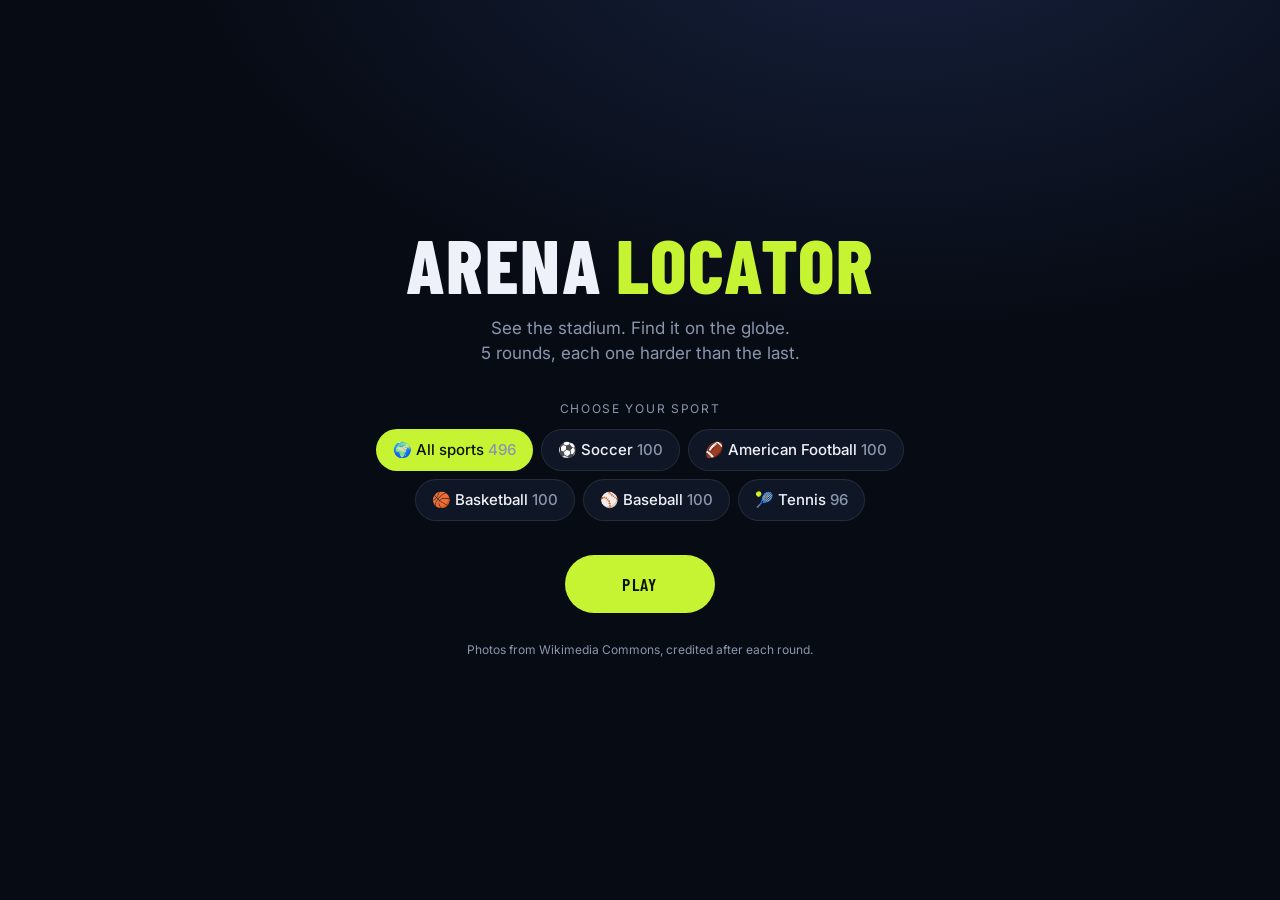
==== index.html @ 206429a3 "Arena Locator: stadium geography guessing game Static web game: see a stadium photo, guess its locat" ====
<!doctype html>
<html lang="en">
<head>
  <meta charset="utf-8">
  <meta name="viewport" content="width=device-width, initial-scale=1">
  <title>Arena Locator</title>
  <link rel="preconnect" href="https://fonts.googleapis.com">
  <link rel="preconnect" href="https://fonts.gstatic.com" crossorigin>
  <link href="https://fonts.googleapis.com/css2?family=Barlow+Condensed:wght@600;800&family=Inter:wght@400;500;600&display=swap" rel="stylesheet">
  <link rel="stylesheet" href="style.css">
</head>
<body>
  <!-- Start screen -->
  <section id="start" class="screen">
    <div class="start-card">
      <div class="logo">ARENA<span>LOCATOR</span></div>
      <p class="tagline">See the stadium. Find it on the globe.<br>5 rounds, each one harder than the last.</p>
      <div class="label">Choose your sport</div>
      <div id="sport-picker" class="chips"></div>
      <button id="play-btn" class="btn primary big">Play</button>
      <p class="fine">Photos from Wikimedia Commons, credited after each round.</p>
    </div>
  </section>

  <!-- Game screen -->
  <section id="game" class="screen" hidden>
    <header class="topbar">
      <div class="logo small">ARENA<span>LOCATOR</span></div>
      <div class="round-info">
        <div id="round-dots" class="dots"></div>
        <div id="round-label" class="round-label"></div>
      </div>
      <div class="score-box"><span class="muted">Score</span> <strong id="score">0</strong></div>
    </header>

    <main class="play">
      <div class="photo-panel" id="photo-panel">
        <div class="photo-backdrop" id="photo-backdrop"></div>
        <div class="viewer" id="viewer">
          <img id="photo" alt="Mystery stadium" draggable="false">
        </div>
        <div class="photo-loading" id="photo-loading">Loading photo…</div>
        <span id="sport-badge" class="badge"></span>
        <div class="zoom-controls">
          <button id="zoom-in" title="Zoom in (+)" aria-label="Zoom in">+</button>
          <button id="zoom-out" title="Zoom out (−)" aria-label="Zoom out">−</button>
          <button id="zoom-reset" title="Fit photo (0)" aria-label="Fit photo">⟲</button>
          <button id="fullscreen" title="Full screen (F)" aria-label="Full screen">⤢</button>
        </div>
        <div class="zoom-status" id="zoom-status" hidden></div>
        <div class="zoom-tip" id="zoom-tip">Scroll or pinch to zoom · drag to pan · double-click to zoom in</div>
      </div>

      <div class="globe-panel" id="globe-panel">
        <div class="globe-stage">
          <div id="globe"></div>
          <div class="globe-hint" id="globe-hint">Click the globe to drop your pin</div>
          <button id="guess-btn" class="btn primary guess" disabled>Place a pin</button>
        </div>

        <!-- Round result: sits below the globe so it never covers the pins -->
        <div id="result" class="result" hidden>
          <div class="result-top">
            <div class="result-points"><span id="res-points">0</span><small>pts</small></div>
            <div class="result-dist" id="res-dist"></div>
          </div>
          <div class="bar"><div id="res-bar"></div></div>
          <h2 id="res-name"></h2>
          <div class="result-meta" id="res-meta"></div>
          <div class="result-foot">
            <div class="credit" id="res-credit"></div>
            <button id="next-btn" class="btn primary">Next round</button>
          </div>
        </div>
      </div>
    </main>
  </section>

  <!-- Final screen -->
  <section id="final" class="screen" hidden>
    <div class="final-card">
      <div class="logo small">ARENA<span>LOCATOR</span></div>
      <div class="final-score"><span id="final-score">0</span><small>/ 100</small></div>
      <div class="final-verdict" id="final-verdict"></div>
      <ol id="final-list" class="final-list"></ol>
      <div class="final-actions">
        <button id="again-btn" class="btn primary">Play again</button>
        <button id="menu-btn" class="btn">Change sport</button>
      </div>
    </div>
  </section>

  <script src="assets/globe.gl.min.js"></script>
  <script src="data/stadiums.js"></script>
  <script src="game.js"></script>
</body>
</html>
---- style.css ----
:root {
  --bg: #070b14;
  --panel: #0f1626;
  --panel-2: #172036;
  --line: rgba(255, 255, 255, 0.09);
  --text: #eef2f8;
  --muted: #8a96ad;
  --accent: #c6f432;      /* floodlight lime */
  --accent-ink: #0b1200;
  --guess: #ff5d73;
  --answer: #c6f432;
  --radius: 14px;
  --display: "Barlow Condensed", "Arial Narrow", system-ui, sans-serif;
  --body: "Inter", system-ui, -apple-system, sans-serif;
}

* { box-sizing: border-box; }
html, body { height: 100%; }
body {
  margin: 0;
  background: radial-gradient(1200px 700px at 70% -10%, #16213d 0%, var(--bg) 60%) fixed;
  color: var(--text);
  font: 15px/1.45 var(--body);
  -webkit-font-smoothing: antialiased;
}
[hidden] { display: none !important; }
button { font: inherit; }

/* ---------- shared ---------- */
.logo {
  font-family: var(--display);
  font-weight: 800;
  font-size: clamp(44px, 9vw, 76px);
  letter-spacing: 0.02em;
  line-height: 0.9;
}
.logo span { color: var(--accent); margin-left: 0.18em; }
.logo.small { font-size: 26px; }
.muted { color: var(--muted); }

.btn {
  border: 1px solid var(--line);
  background: var(--panel-2);
  color: var(--text);
  padding: 11px 22px;
  border-radius: 999px;
  font-weight: 600;
  cursor: pointer;
  transition: transform 0.12s, background 0.2s, opacity 0.2s;
}
.btn:hover:not(:disabled) { transform: translateY(-1px); background: #1f2a45; }
.btn.primary { background: var(--accent); color: var(--accent-ink); border-color: transparent; }
.btn.primary:hover:not(:disabled) { background: #d4ff4a; }
.btn:disabled { opacity: 0.45; cursor: not-allowed; }
.btn.big { padding: 15px 56px; font-size: 18px; font-family: var(--display); letter-spacing: 0.08em; text-transform: uppercase; }

/* ---------- start ---------- */
.screen { min-height: 100%; }
#start, #final { display: grid; place-items: center; padding: 32px 18px; }
.start-card, .final-card { width: min(640px, 100%); text-align: center; }
.tagline { color: var(--muted); font-size: 17px; margin: 18px 0 34px; }
.label { font-size: 12px; text-transform: uppercase; letter-spacing: 0.14em; color: var(--muted); margin-bottom: 12px; }
.chips { display: flex; flex-wrap: wrap; gap: 8px; justify-content: center; margin-bottom: 34px; }
.chip {
  border: 1px solid var(--line);
  background: var(--panel);
  color: var(--text);
  padding: 9px 16px;
  border-radius: 999px;
  cursor: pointer;
  font-weight: 500;
}
.chip.on { background: var(--accent); color: var(--accent-ink); border-color: transparent; }
.fine { color: var(--muted); font-size: 12px; margin-top: 28px; }

/* ---------- game ---------- */
#game { display: flex; flex-direction: column; height: 100vh; height: 100dvh; }
.topbar {
  display: grid;
  grid-template-columns: 1fr auto 1fr;
  align-items: center;
  padding: 12px 20px;
  border-bottom: 1px solid var(--line);
  background: rgba(7, 11, 20, 0.7);
  backdrop-filter: blur(8px);
}
.round-info { text-align: center; }
.dots { display: flex; gap: 6px; justify-content: center; }
.dot { width: 26px; height: 5px; border-radius: 3px; background: var(--panel-2); }
.dot.done { background: var(--accent); opacity: 0.55; }
.dot.now { background: var(--accent); }
.round-label { font-size: 12px; color: var(--muted); margin-top: 5px; letter-spacing: 0.04em; }
.score-box { justify-self: end; font-size: 14px; }
.score-box strong { font-family: var(--display); font-size: 24px; margin-left: 4px; }

.play {
  flex: 1;
  min-height: 0;
  display: grid;
  grid-template-columns: minmax(0, 1.15fr) minmax(0, 1fr);
  gap: 16px;
  padding: 16px;
}
.photo-panel, .globe-panel {
  position: relative;
  border-radius: var(--radius);
  overflow: hidden;
  background: var(--panel);
  border: 1px solid var(--line);
  min-height: 0;
}

/* ---------- photo viewer ---------- */
.photo-panel { background: #000; }
.photo-backdrop {
  position: absolute; inset: -40px;
  background: center / cover no-repeat;
  filter: blur(28px) brightness(0.45);
}
.viewer {
  position: absolute; inset: 0;
  overflow: hidden;
  touch-action: none;
  cursor: zoom-in;
  user-select: none;
}
.viewer.zoomed { cursor: grab; }
.viewer.dragging { cursor: grabbing; }
.viewer img {
  position: absolute; left: 0; top: 0;
  max-width: none;
  transition: opacity 0.3s;
  -webkit-user-drag: none;
}
.photo-loading { position: absolute; inset: 0; display: grid; place-items: center; color: var(--muted); pointer-events: none; }
.badge {
  position: absolute; top: 14px; left: 14px;
  background: rgba(7, 11, 20, 0.78);
  border: 1px solid var(--line);
  padding: 5px 12px;
  border-radius: 999px;
  font-size: 13px;
  font-weight: 600;
  pointer-events: none;
}
.zoom-controls {
  position: absolute; top: 12px; right: 12px;
  display: flex; flex-direction: column; gap: 6px;
}
.zoom-controls button {
  width: 36px; height: 36px; border-radius: 10px;
  background: rgba(7, 11, 20, 0.78); color: var(--text);
  border: 1px solid var(--line);
  font-size: 18px; line-height: 1; cursor: pointer;
  display: grid; place-items: center;
}
.zoom-controls button:hover { background: rgba(31, 42, 69, 0.95); }
.zoom-status {
  position: absolute; bottom: 12px; right: 12px;
  background: rgba(7, 11, 20, 0.78); border: 1px solid var(--line);
  padding: 4px 10px; border-radius: 999px; font-size: 12px; color: var(--muted);
  pointer-events: none;
}
.zoom-tip {
  position: absolute; bottom: 12px; left: 50%; transform: translateX(-50%);
  background: rgba(7, 11, 20, 0.78); padding: 5px 12px; border-radius: 999px;
  font-size: 12px; color: var(--muted); white-space: nowrap; pointer-events: none;
  transition: opacity 0.4s;
}
.photo-panel.fs {
  position: fixed; inset: 0; z-index: 30;
  border-radius: 0; border: 0;
}

/* ---------- globe ---------- */
.globe-panel { display: flex; flex-direction: column; }
.globe-stage { position: relative; flex: 1; min-height: 0; }
#globe { position: absolute; inset: 0; cursor: crosshair; }
.pin { pointer-events: none; transform: translate(-50%, -100%); filter: drop-shadow(0 2px 4px rgba(0, 0, 0, 0.6)); }
.pin svg { display: block; }
.pin-guess path { fill: var(--guess); }
.pin-answer path { fill: var(--answer); }
.pin-answer { animation: drop 0.4s ease-out; }
@keyframes drop { from { transform: translate(-50%, -160%); opacity: 0; } }
.arc-label {
  pointer-events: none;
  transform: translate(-50%, -50%);
  background: rgba(7, 11, 20, 0.85);
  border: 1px solid var(--line);
  color: var(--text);
  font: 600 13px/1 var(--body);
  padding: 5px 9px;
  border-radius: 999px;
  white-space: nowrap;
}

.globe-hint {
  position: absolute; top: 14px; left: 50%; transform: translateX(-50%);
  background: rgba(7, 11, 20, 0.78);
  padding: 6px 14px; border-radius: 999px; font-size: 13px; color: var(--muted);
  pointer-events: none; white-space: nowrap;
}
.guess { position: absolute; bottom: 18px; left: 50%; transform: translateX(-50%); padding: 13px 40px; font-size: 16px; }
.guess:hover:not(:disabled) { transform: translateX(-50%) translateY(-1px); }

/* ---------- result (below the globe) ---------- */
.result {
  flex: none;
  border-top: 1px solid var(--line);
  background: var(--panel);
  padding: 14px 18px 16px;
  animation: rise 0.35s ease-out;
}
@keyframes rise { from { transform: translateY(20px); opacity: 0; } }
.result-top { display: flex; align-items: baseline; justify-content: space-between; gap: 12px; }
.result-points { font-family: var(--display); font-weight: 800; font-size: 42px; line-height: 1; color: var(--accent); }
.result-points small { font-size: 16px; margin-left: 4px; color: var(--muted); }
.result-dist { color: var(--text); font-size: 14px; text-align: right; }
.bar { height: 6px; background: var(--panel-2); border-radius: 3px; margin: 10px 0 10px; overflow: hidden; }
.bar div { height: 100%; width: 0; background: var(--accent); transition: width 0.8s ease-out; }
.result h2 { font-family: var(--display); font-size: 28px; margin: 0; letter-spacing: 0.01em; line-height: 1.1; }
.result-meta { color: var(--muted); margin: 2px 0 10px; }
.result-foot { display: flex; align-items: flex-end; justify-content: space-between; gap: 14px; }
.credit { font-size: 11px; color: var(--muted); min-width: 0; overflow-wrap: anywhere; }
.credit a { color: var(--muted); }
.result-foot .btn { flex: none; }

/* ---------- final ---------- */
.final-score { font-family: var(--display); font-weight: 800; font-size: clamp(64px, 14vw, 104px); line-height: 1; margin-top: 18px; color: var(--accent); }
.final-score small { font-size: 26px; color: var(--muted); margin-left: 8px; }
.final-verdict { color: var(--muted); font-size: 17px; margin: 6px 0 24px; }
.final-list { list-style: none; padding: 0; margin: 0 0 26px; text-align: left; display: grid; gap: 8px; }
.final-list li {
  display: grid; grid-template-columns: 72px 1fr auto; gap: 14px; align-items: center;
  background: var(--panel); border: 1px solid var(--line); border-radius: 12px; padding: 8px;
}
.final-list img { width: 72px; height: 50px; object-fit: cover; border-radius: 8px; display: block; }
.final-list .fl-name { font-weight: 600; }
.final-list .fl-sub { font-size: 12px; color: var(--muted); }
.final-list .fl-pts { font-family: var(--display); font-size: 24px; font-weight: 800; padding-right: 8px; }
.final-actions { display: flex; gap: 10px; justify-content: center; }

/* ---------- mobile ---------- */
@media (max-width: 820px) {
  .play { grid-template-columns: 1fr; grid-template-rows: minmax(0, 0.85fr) minmax(0, 1.15fr); gap: 10px; padding: 10px; }
  .topbar { grid-template-columns: auto 1fr auto; padding: 10px 12px; }
  .logo.small { font-size: 20px; }
  .dot { width: 16px; }
  .zoom-tip { display: none; }
  .result { padding: 10px 14px 12px; }
  .result-points { font-size: 32px; }
  .result h2 { font-size: 22px; }
  .result-meta { margin-bottom: 6px; font-size: 13px; }
  .credit { display: none; }
}
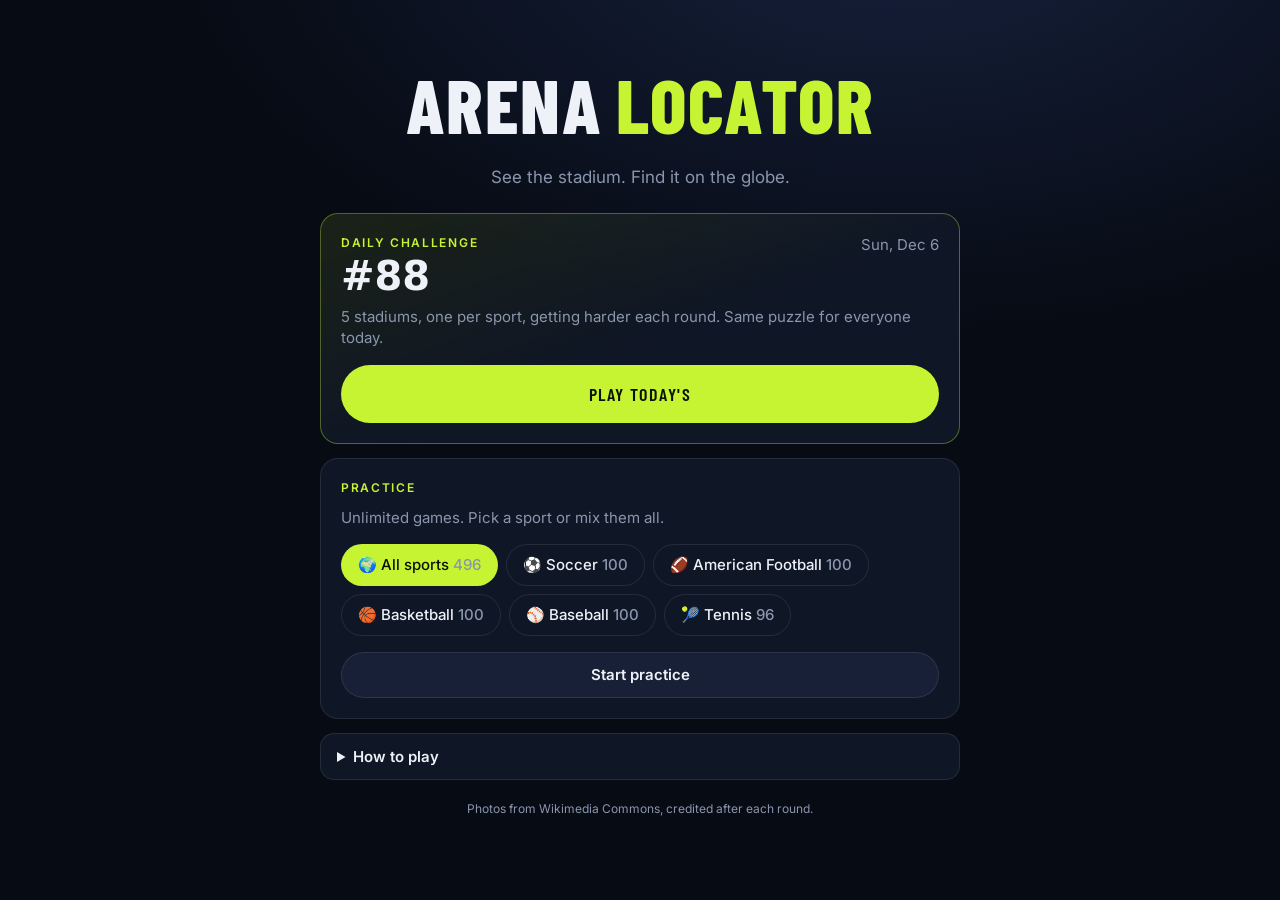
==== commit 1e7fb0ba: "Add Daily Challenge with shareable scores, menu, and practice mode - Daily puzzle: same 5 stadiums f" ====
--- a/index.html
+++ b/index.html
@@ -4,20 +4,56 @@
   <meta charset="utf-8">
   <meta name="viewport" content="width=device-width, initial-scale=1">
   <title>Arena Locator</title>
+  <meta name="description" content="See the stadium, find it on the globe. A daily sports-venue geography game.">
+  <meta property="og:title" content="Arena Locator">
+  <meta property="og:description" content="See the stadium, find it on the globe. A new daily challenge every day.">
+  <meta property="og:url" content="https://arenalocator.lol">
+  <meta property="og:type" content="website">
+  <link rel="icon" href="data:image/svg+xml,<svg xmlns='http://www.w3.org/2000/svg' viewBox='0 0 100 100'><text y='.9em' font-size='90'>🏟️</text></svg>">
   <link rel="preconnect" href="https://fonts.googleapis.com">
   <link rel="preconnect" href="https://fonts.gstatic.com" crossorigin>
   <link href="https://fonts.googleapis.com/css2?family=Barlow+Condensed:wght@600;800&family=Inter:wght@400;500;600&display=swap" rel="stylesheet">
   <link rel="stylesheet" href="style.css">
 </head>
 <body>
-  <!-- Start screen -->
-  <section id="start" class="screen">
-    <div class="start-card">
+  <!-- Menu -->
+  <section id="menu" class="screen">
+    <div class="start-card menu-wrap">
       <div class="logo">ARENA<span>LOCATOR</span></div>
-      <p class="tagline">See the stadium. Find it on the globe.<br>5 rounds, each one harder than the last.</p>
-      <div class="label">Choose your sport</div>
-      <div id="sport-picker" class="chips"></div>
-      <button id="play-btn" class="btn primary big">Play</button>
+      <p class="tagline">See the stadium. Find it on the globe.</p>
+
+      <div class="card daily-card">
+        <div class="card-head">
+          <div>
+            <div class="eyebrow">Daily Challenge</div>
+            <h2 id="daily-title">#1</h2>
+          </div>
+          <div id="daily-date" class="muted"></div>
+        </div>
+        <p id="daily-desc" class="card-desc"></p>
+        <button id="daily-btn" class="btn primary big wide">Play today's</button>
+      </div>
+
+      <div id="stats" class="stats" hidden></div>
+
+      <div class="card">
+        <div class="eyebrow">Practice</div>
+        <p class="card-desc">Unlimited games. Pick a sport or mix them all.</p>
+        <div id="sport-picker" class="chips"></div>
+        <button id="practice-btn" class="btn wide">Start practice</button>
+      </div>
+
+      <details class="howto">
+        <summary>How to play</summary>
+        <ol>
+          <li>Study the stadium photo. Pinch or scroll to zoom in on signs, flags and skylines.</li>
+          <li>Tap the globe to drop your pin where you think it is, then hit <b>Guess</b>.</li>
+          <li>Closer guesses score more, up to 20 points a round and 100 per game.</li>
+          <li>Rounds get harder as you go, from famous grounds to hidden gems.</li>
+          <li>Everyone gets the same Daily Challenge. Share your score when you're done.</li>
+        </ol>
+      </details>
+
       <p class="fine">Photos from Wikimedia Commons, credited after each round.</p>
     </div>
   </section>
@@ -25,7 +61,10 @@
   <!-- Game screen -->
   <section id="game" class="screen" hidden>
     <header class="topbar">
-      <div class="logo small">ARENA<span>LOCATOR</span></div>
+      <div class="topbar-left">
+        <button id="quit-btn" class="icon-btn" title="Back to menu" aria-label="Back to menu">‹</button>
+        <div class="logo small">ARENA<span>LOCATOR</span></div>
+      </div>
       <div class="round-info">
         <div id="round-dots" class="dots"></div>
         <div id="round-label" class="round-label"></div>
@@ -80,15 +119,23 @@
   <section id="final" class="screen" hidden>
     <div class="final-card">
       <div class="logo small">ARENA<span>LOCATOR</span></div>
+      <div class="eyebrow" id="final-title"></div>
       <div class="final-score"><span id="final-score">0</span><small>/ 100</small></div>
       <div class="final-verdict" id="final-verdict"></div>
+      <div id="share-block" class="share-block" hidden>
+        <button id="share-btn" class="btn primary big wide">Share score</button>
+        <div class="next-daily">Next daily in <strong class="countdown"></strong></div>
+      </div>
       <ol id="final-list" class="final-list"></ol>
+      <div id="final-stats" class="stats" hidden></div>
       <div class="final-actions">
         <button id="again-btn" class="btn primary">Play again</button>
-        <button id="menu-btn" class="btn">Change sport</button>
+        <button id="menu-btn" class="btn">Menu</button>
       </div>
     </div>
   </section>
+
+  <div id="toast" class="toast" role="status" hidden></div>
 
   <script src="assets/globe.gl.min.js"></script>
   <script src="data/stadiums.js"></script>
--- a/style.css
+++ b/style.css
@@ -56,7 +56,7 @@
 
 /* ---------- start ---------- */
 .screen { min-height: 100%; }
-#start, #final { display: grid; place-items: center; padding: 32px 18px; }
+#menu, #final { display: grid; place-items: center; padding: 32px 18px; }
 .start-card, .final-card { width: min(640px, 100%); text-align: center; }
 .tagline { color: var(--muted); font-size: 17px; margin: 18px 0 34px; }
 .label { font-size: 12px; text-transform: uppercase; letter-spacing: 0.14em; color: var(--muted); margin-bottom: 12px; }
@@ -72,6 +72,72 @@
 }
 .chip.on { background: var(--accent); color: var(--accent-ink); border-color: transparent; }
 .fine { color: var(--muted); font-size: 12px; margin-top: 28px; }
+
+/* ---------- menu ---------- */
+.menu-wrap { display: grid; gap: 14px; }
+.menu-wrap .tagline { margin: 12px 0 10px; }
+.menu-wrap .fine { margin-top: 6px; }
+.card {
+  background: var(--panel);
+  border: 1px solid var(--line);
+  border-radius: 18px;
+  padding: 20px;
+  text-align: left;
+}
+.daily-card {
+  border-color: rgba(198, 244, 50, 0.35);
+  background: linear-gradient(160deg, rgba(198, 244, 50, 0.1), var(--panel) 55%);
+}
+.card-head { display: flex; justify-content: space-between; align-items: flex-start; gap: 12px; }
+.card h2 { font-family: var(--display); font-size: 40px; line-height: 1; margin: 4px 0 0; }
+.eyebrow { font-size: 12px; text-transform: uppercase; letter-spacing: 0.14em; color: var(--accent); font-weight: 600; }
+.card-desc { color: var(--muted); margin: 10px 0 16px; }
+.card-desc strong { color: var(--text); font-variant-numeric: tabular-nums; }
+.card .chips { justify-content: flex-start; margin-bottom: 16px; }
+.btn.wide { width: 100%; }
+
+.stats { display: grid; grid-template-columns: repeat(4, 1fr); gap: 8px; }
+.stats div { background: var(--panel); border: 1px solid var(--line); border-radius: 12px; padding: 10px 4px; text-align: center; }
+.stats strong { display: block; font-family: var(--display); font-size: 26px; line-height: 1.1; }
+.stats span { font-size: 11px; color: var(--muted); text-transform: uppercase; letter-spacing: 0.08em; }
+
+.howto { text-align: left; color: var(--muted); background: var(--panel); border: 1px solid var(--line); border-radius: 14px; padding: 12px 16px; }
+.howto summary { cursor: pointer; color: var(--text); font-weight: 600; }
+.howto ol { margin: 10px 0 2px; padding-left: 20px; }
+.howto li { margin: 5px 0; }
+
+/* ---------- final extras ---------- */
+.final-card .eyebrow { margin-top: 16px; }
+.final-card .final-score { margin-top: 6px; }
+.share-block { margin: 0 0 22px; }
+.next-daily { color: var(--muted); font-size: 14px; margin-top: 10px; }
+.next-daily strong { color: var(--text); font-variant-numeric: tabular-nums; }
+#final .stats { margin-bottom: 22px; }
+
+/* ---------- topbar back button ---------- */
+.topbar-left { display: flex; align-items: center; gap: 10px; min-width: 0; }
+.icon-btn {
+  flex: none;
+  width: 34px; height: 34px;
+  border-radius: 10px;
+  border: 1px solid var(--line);
+  background: var(--panel-2);
+  color: var(--text);
+  font-size: 22px; line-height: 1;
+  cursor: pointer;
+  display: grid; place-items: center;
+}
+.icon-btn:hover { background: #1f2a45; }
+
+/* ---------- toast ---------- */
+.toast {
+  position: fixed; left: 50%; bottom: 28px; transform: translateX(-50%);
+  background: var(--text); color: var(--bg);
+  padding: 10px 18px; border-radius: 999px;
+  font-weight: 600; z-index: 50;
+  box-shadow: 0 10px 30px rgba(0, 0, 0, 0.4);
+  white-space: nowrap;
+}
 
 /* ---------- game ---------- */
 #game { display: flex; flex-direction: column; height: 100vh; height: 100dvh; }
